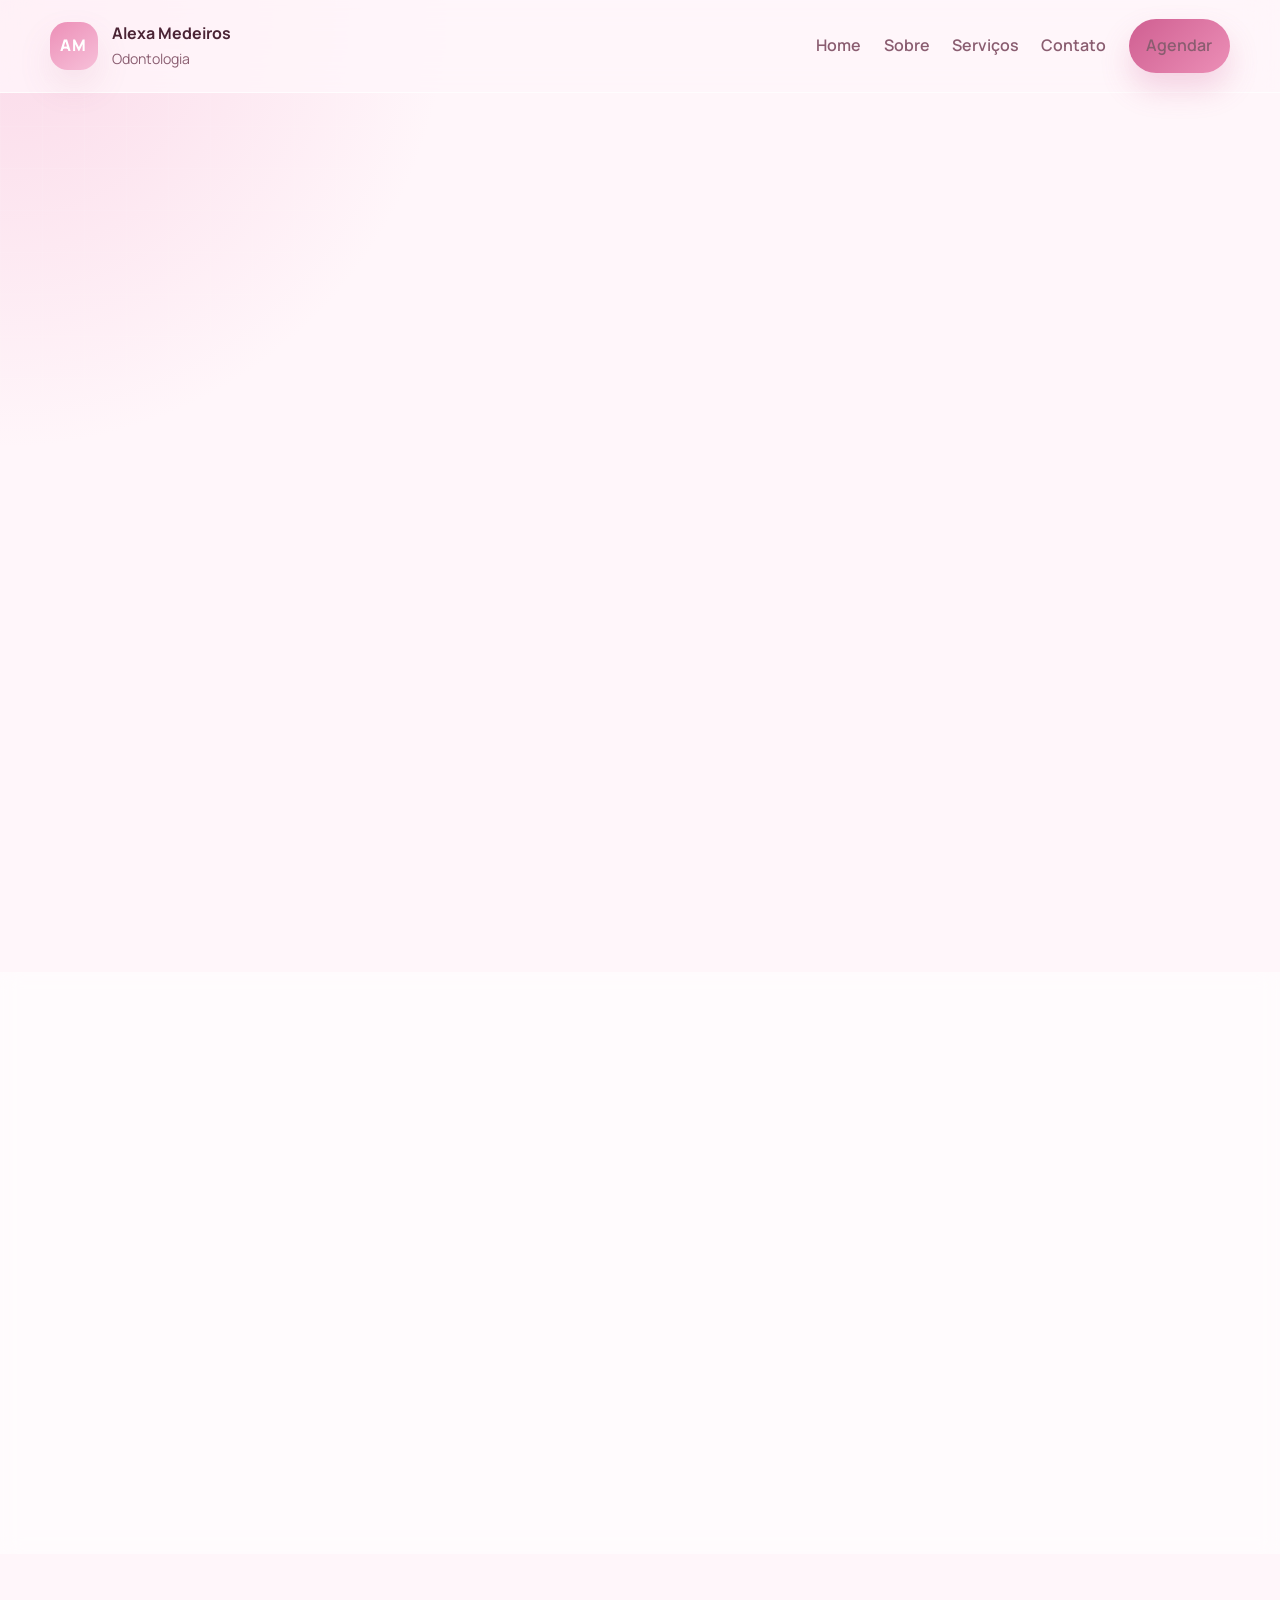
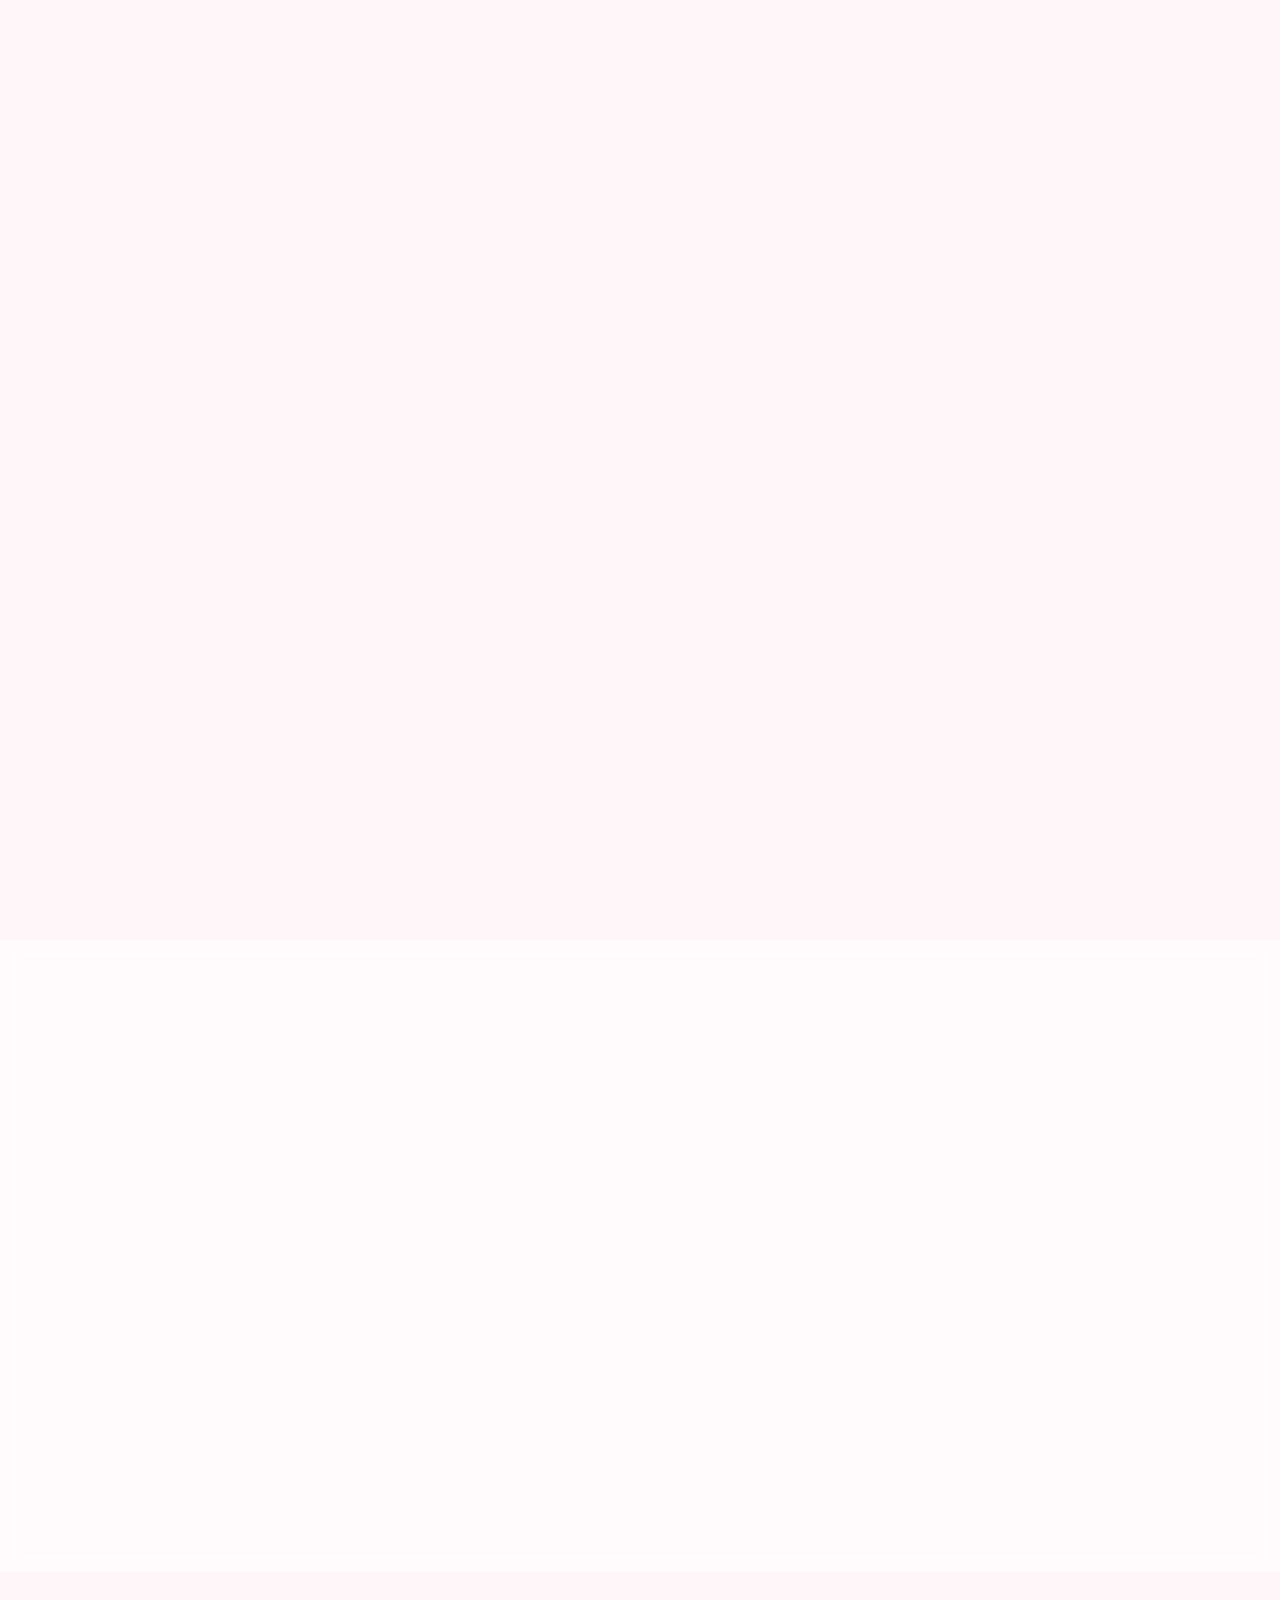
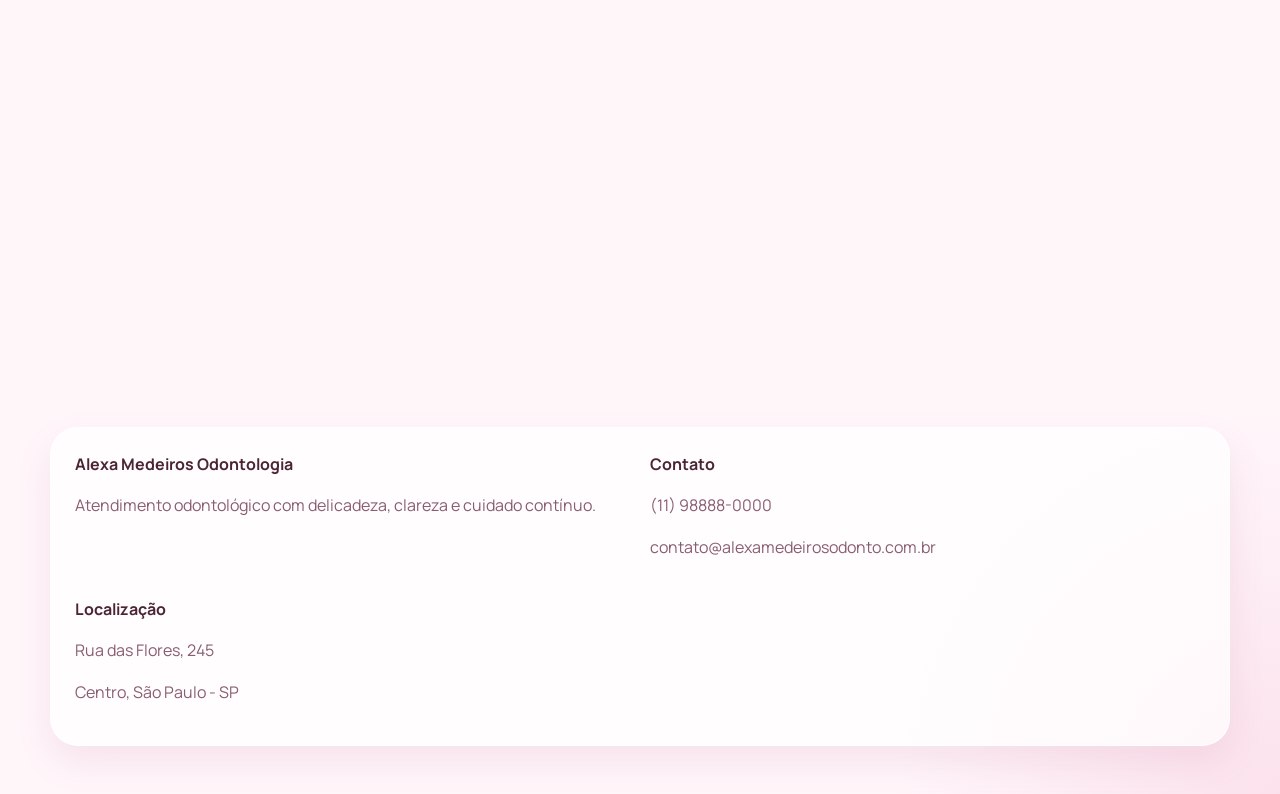
==== index.html @ 7b16f64d "Update index.html" ====
﻿<!DOCTYPE html>
<html lang="pt-BR">
<head>
  <meta charset="UTF-8">
  <meta name="viewport" content="width=device-width, initial-scale=1.0">
  <meta name="description" content="Alexa Medeiros Odontologia com atendimento humanizado, estrutura acolhedora e soluções modernas para o seu sorriso.">
  <title>Alexa Medeiros Odontologia</title>
  <link rel="preconnect" href="https://fonts.googleapis.com">
  <link rel="preconnect" href="https://fonts.gstatic.com" crossorigin>
  <link href="https://fonts.googleapis.com/css2?family=Manrope:wght@400;500;600;700;800&family=Prata&display=swap" rel="stylesheet">
 <link rel="stylesheet" href="css/style.css">
</head>
<body data-page="home">
  <header class="site-header">
    <div class="container nav-shell">
      <a class="brand" href="index.html" aria-label="Alexa Medeiros Odontologia">
        <span class="brand-mark">AM</span>
        <span class="brand-text">
          <strong>Alexa Medeiros</strong>
          <span>Odontologia</span>
        </span>
      </a>
      <button class="nav-toggle" type="button" aria-expanded="false" aria-controls="site-nav" aria-label="Abrir menu">
        <span></span>
        <span></span>
      </button>
      <nav class="site-nav" id="site-nav" aria-label="Principal">
        <a href="index.html" data-nav="home">Home</a>
        <a href="sobre.html" data-nav="sobre">Sobre</a>
        <a href="servicos.html" data-nav="servicos">Serviços</a>
        <a href="contato.html" data-nav="contato">Contato</a>
        <a href="agendamento.html" data-nav="agendamento" class="button button--nav">Agendar</a>
      </nav>
    </div>
  </header>

  <main>
    <section class="hero section">
      <div class="container hero-grid">
        <div class="hero-copy reveal">
          <p class="eyebrow">Alexa Medeiros Odontologia</p>
          <h1>Sorrisos bem cuidados com técnica, leveza e acolhimento.</h1>
          <p class="lead">Atendimento odontológico com foco em prevenção, estética e conforto para que cada consulta seja tranquila do início ao fim.</p>
          <div class="hero-actions">
            <a class="button" href="agendamento.html">Agendar consulta</a>
            <a class="button button--ghost" href="servicos.html">Conhecer serviços</a>
          </div>
          <ul class="hero-points">
            <li>Atendimento humanizado</li>
            <li>Ambiente moderno e acolhedor</li>
            <li>Planejamento individualizado</li>
          </ul>
        </div>
        <div class="hero-visual reveal reveal-delay">
          <div class="hero-card">
            <div class="image-frame image-frame--hero">
              <img src="images/alexiaparede.jpeg" alt="Ilustração representando atendimento odontológico acolhedor.">
            </div>
            <div class="hero-badge">
              <strong>Experiência gentil</strong>
              <span>Cuidado pensado para adolescentes, adultos e famílias.</span>
            </div>
          </div>
        </div>
      </div>
    </section>

    <section class="section section-soft">
      <div class="container">
        <div class="section-heading reveal">
          <p class="eyebrow">Boas-vindas</p>
          <h2>Um consultório criado para transmitir confiança e serenidade.</h2>
        </div>
        <div class="feature-grid">
          <article class="feature-card reveal">
            <h3>Escuta atenta</h3>
            <p>Cada plano de cuidado começa entendendo sua rotina, suas queixas e seus objetivos.</p>
          </article>
          <article class="feature-card reveal">
            <h3>Prevenção inteligente</h3>
            <p>Protocolos preventivos ajudam a manter a saúde bucal com mais segurança ao longo do tempo.</p>
          </article>
          <article class="feature-card reveal">
            <h3>Estética equilibrada</h3>
            <p>Soluções que valorizam o sorriso sem abrir mão de naturalidade, funcionalidade e conforto.</p>
          </article>
        </div>
      </div>
    </section>

    <section class="section">
      <div class="container split-layout">
        <div class="reveal">
          <p class="eyebrow">Sobre a profissional</p>
          <h2>Alexa Medeiros une atualização constante e cuidado próximo em cada atendimento.</h2>
          <p>A proposta da clínica é oferecer uma jornada clara, acolhedora e organizada, com linguagem acessível e foco no bem-estar do paciente em todas as etapas.</p>
          <a class="text-link" href="sobre.html">Ver biografia completa</a>
        </div>
        <div class="portrait-panel reveal reveal-delay">
          <div class="image-frame image-frame--portrait">
            <img src="images/dra.png" alt="Espaço reservado para foto profissional da dentista Alexa Medeiros.">
          </div>
          <div class="portrait-note">
            <strong>Pronto para foto real</strong>
            <span>O enquadramento, fundo neutro, sombra e bordas já estão ajustados para imagens com fundo branco.</span>
          </div>
        </div>
      </div>
    </section>

    <section class="section section-soft">
      <div class="container">
        <div class="section-heading reveal">
          <p class="eyebrow">Galeria</p>
          <h2>Ambientes e detalhes com visual leve e profissional.</h2>
        </div>
        <div class="gallery-grid">
          <figure class="gallery-card reveal"><img src="images/galeria-consultorio.svg" alt="Visual ilustrativo de consultório odontológico clean."></figure>
          <figure class="gallery-card reveal"><img src="images/galeria-atendimento.svg" alt="Visual ilustrativo de atendimento odontológico humanizado."></figure>
          <figure class="gallery-card reveal"><img src="images/galeria-equipamentos.svg" alt="Visual ilustrativo de equipamentos odontológicos modernos."></figure>
        </div>
      </div>
    </section>

    <section class="section">
      <div class="container cta-band reveal">
        <div>
          <p class="eyebrow">Pronto para cuidar do seu sorriso?</p>
          <h2>Agende sua avaliação e receba um atendimento acolhedor desde o primeiro contato.</h2>
        </div>
        <a class="button" href="agendamento.html">Quero agendar</a>
      </div>
    </section>
  </main>

  <footer class="site-footer">
    <div class="container footer-grid">
      <div>
        <strong>Alexa Medeiros Odontologia</strong>
        <p>Atendimento odontológico com delicadeza, clareza e cuidado contínuo.</p>
      </div>
      <div>
        <strong>Contato</strong>
        <p>(11) 98888-0000</p>
        <p>contato@alexamedeirosodonto.com.br</p>
      </div>
      <div>
        <strong>Localização</strong>
        <p>Rua das Flores, 245</p>
        <p>Centro, São Paulo - SP</p>
      </div>
    </div>
  </footer>

  <script src="js/site-config.js"></script>
  <script src="js/script.js"></script>
</body>
</html>
---- css/style.css ----
:root {
  --bg: #fff6fa;
  --surface: #ffffff;
  --surface-soft: #fff0f6;
  --text: #4b2435;
  --muted: #8a5d70;
  --line: rgba(75, 36, 53, 0.12);
  --primary: #ec8fb7;
  --primary-deep: #cf5f91;
  --accent: #f7c0d9;
  --shadow: 0 24px 60px rgba(181, 91, 132, 0.16);
  --shadow-soft: 0 16px 35px rgba(181, 91, 132, 0.12);
  --radius: 28px;
  --container: 1180px;
  --header-height: 92px;
}

* { box-sizing: border-box; }
html { scroll-behavior: smooth; }
body {
  margin: 0;
  min-width: 320px;
  font-family: "Manrope", sans-serif;
  color: var(--text);
  background:
    radial-gradient(circle at top left, rgba(247, 192, 217, 0.55), transparent 28rem),
    radial-gradient(circle at bottom right, rgba(236, 143, 183, 0.2), transparent 24rem),
    var(--bg);
  line-height: 1.6;
}
body::before {
  content: "";
  position: fixed;
  inset: 0;
  background-image: linear-gradient(rgba(255, 255, 255, 0.25) 1px, transparent 1px), linear-gradient(90deg, rgba(255, 255, 255, 0.25) 1px, transparent 1px);
  background-size: 42px 42px;
  opacity: 0.3;
  pointer-events: none;
  z-index: -1;
}
img { max-width: 100%; display: block; }
a { color: inherit; text-decoration: none; }
button, input, select, textarea { font: inherit; }
.container { width: min(calc(100% - 2rem), var(--container)); margin: 0 auto; }
.section { padding: 4.5rem 0; }
.section-soft { background: rgba(255, 255, 255, 0.56); backdrop-filter: blur(10px); }
.page-main { padding-top: var(--header-height); }
.site-header {
  position: sticky; top: 0; z-index: 20;
  background: rgba(255, 246, 250, 0.82); backdrop-filter: blur(18px);
  border-bottom: 1px solid rgba(255, 255, 255, 0.7);
}
.nav-shell { min-height: var(--header-height); display: flex; align-items: center; justify-content: space-between; gap: 1rem; }
.brand { display: inline-flex; align-items: center; gap: 0.9rem; min-width: 0; }
.brand-mark {
  width: 3rem; height: 3rem; display: grid; place-items: center; border-radius: 1.1rem;
  background: linear-gradient(145deg, var(--primary), var(--accent)); color: #fff; font-weight: 800; letter-spacing: 0.08em;
  box-shadow: var(--shadow-soft);
}
.brand-text { display: grid; gap: 0.1rem; font-size: 0.88rem; color: var(--muted); }
.brand-text strong { font-size: 1rem; color: var(--text); }
.site-nav {
  position: fixed; top: calc(var(--header-height) - 0.2rem); left: 1rem; right: 1rem; display: grid; gap: 0.75rem;
  padding: 1rem; border-radius: 1.4rem; background: rgba(255, 255, 255, 0.95); border: 1px solid rgba(255, 255, 255, 0.8);
  box-shadow: var(--shadow-soft); opacity: 0; transform: translateY(-10px); pointer-events: none;
  transition: opacity 0.25s ease, transform 0.25s ease;
}
.site-nav a { color: var(--muted); font-weight: 600; transition: color 0.25s ease, transform 0.25s ease; }
.site-nav a:hover, .site-nav a.active { color: var(--primary-deep); }
.site-nav a:not(.button--nav):hover { transform: translateX(4px); }
.site-nav.is-open { opacity: 1; transform: translateY(0); pointer-events: auto; }
.nav-toggle {
  width: 3rem; height: 3rem; display: inline-flex; flex-direction: column; justify-content: center; gap: 0.35rem;
  border: 0; border-radius: 1rem; background: var(--surface); box-shadow: var(--shadow-soft); cursor: pointer;
}
.nav-toggle span { width: 1.2rem; height: 2px; margin: 0 auto; background: var(--text); border-radius: 999px; transition: transform 0.25s ease, opacity 0.25s ease; }
.nav-toggle.is-open span:first-child { transform: translateY(3px) rotate(45deg); }
.nav-toggle.is-open span:last-child { transform: translateY(-4px) rotate(-45deg); }
.eyebrow { margin: 0 0 0.75rem; color: var(--primary-deep); text-transform: uppercase; letter-spacing: 0.16em; font-size: 0.78rem; font-weight: 800; }
h1, h2, h3 { margin: 0; line-height: 1.12; }
h1, h2 { font-family: "Prata", serif; font-weight: 400; }
h1 { font-size: clamp(2.4rem, 7vw, 4.9rem); }
h2 { font-size: clamp(1.9rem, 5vw, 3rem); }
h3 { font-size: 1.2rem; }
p, li { color: var(--muted); }
.lead { font-size: 1.06rem; max-width: 58ch; }
.hero { padding-top: calc(var(--header-height) + 2rem); }
.hero-grid, .split-layout, .contact-layout, .booking-layout, .page-hero__grid { display: grid; gap: 2rem; }
.hero-actions { display: flex; flex-wrap: wrap; gap: 0.9rem; margin: 2rem 0 1.5rem; }
.button {
  display: inline-flex; align-items: center; justify-content: center; gap: 0.5rem; min-height: 3.25rem; padding: 0.9rem 1.4rem;
  border: 0; border-radius: 999px; background: linear-gradient(135deg, var(--primary-deep), var(--primary)); color: #fff;
  font-weight: 700; box-shadow: 0 16px 30px rgba(207, 95, 145, 0.24); cursor: pointer;
  transition: transform 0.25s ease, box-shadow 0.25s ease, filter 0.25s ease;
}
.button:hover { transform: translateY(-2px); box-shadow: 0 18px 34px rgba(207, 95, 145, 0.3); filter: saturate(1.06); }
.button:disabled { opacity: 0.7; cursor: wait; transform: none; }
.button--ghost { background: transparent; color: var(--primary-deep); border: 1px solid rgba(207, 95, 145, 0.2); box-shadow: none; }
.button--nav { min-height: 2.75rem; padding-inline: 1.1rem; }
.button--whatsapp { width: 100%; }
.hero-points, .check-list { padding: 0; margin: 0; list-style: none; display: grid; gap: 0.7rem; }
.hero-points li, .check-list li { position: relative; padding-left: 1.5rem; }
.hero-points li::before, .check-list li::before {
  content: ""; position: absolute; left: 0; top: 0.58rem; width: 0.55rem; height: 0.55rem; border-radius: 999px;
  background: linear-gradient(135deg, var(--primary), var(--accent)); box-shadow: 0 0 0 6px rgba(236, 143, 183, 0.16);
}
.hero-card, .portrait-panel, .form-card, .feature-card, .service-card, .info-card, .timeline-card, .cta-band {
  background: rgba(255, 255, 255, 0.9); border: 1px solid rgba(255, 255, 255, 0.85); border-radius: var(--radius); box-shadow: var(--shadow);
}
.hero-card, .portrait-panel { padding: 1rem; }
.image-frame {
  position: relative; overflow: hidden; border-radius: 22px;
  background: radial-gradient(circle at top, rgba(255, 255, 255, 0.95), rgba(247, 221, 232, 0.9)), #fdf2f7;
  box-shadow: inset 0 0 0 1px rgba(255, 255, 255, 0.9), 0 26px 44px rgba(181, 91, 132, 0.14);
}
.image-frame img { width: 100%; height: 100%; object-fit: cover; }
.image-frame--hero { aspect-ratio: 4 / 4.2; }
.image-frame--portrait { aspect-ratio: 4 / 4.8; }
.image-frame--large { max-width: 28rem; margin-inline: auto; }
.hero-badge, .portrait-note { margin-top: 1rem; padding: 1rem 1.1rem; border-radius: 1.2rem; background: var(--surface-soft); }
.hero-badge strong, .portrait-note strong, .contact-item strong, .footer-grid strong { display: block; margin-bottom: 0.2rem; color: var(--text); }
.section-heading { max-width: 48rem; margin-bottom: 2rem; }
.feature-grid, .services-grid, .gallery-grid, .info-columns, .timeline-grid, .footer-grid { display: grid; gap: 1.25rem; }
.feature-card, .service-card, .info-card, .timeline-card { padding: 1.5rem; transition: transform 0.28s ease, box-shadow 0.28s ease; }
.feature-card:hover, .service-card:hover, .timeline-card:hover, .gallery-card:hover { transform: translateY(-6px); box-shadow: 0 24px 45px rgba(181, 91, 132, 0.16); }
.service-card { min-height: 14.5rem; }
.text-link { display: inline-flex; margin-top: 1.2rem; color: var(--primary-deep); font-weight: 700; }
.gallery-grid { grid-template-columns: 1fr; }
.gallery-grid--dense { gap: 1rem; }
.gallery-card { overflow: hidden; margin: 0; border-radius: 1.8rem; box-shadow: var(--shadow-soft); transition: transform 0.32s ease, box-shadow 0.32s ease; }
.gallery-card img { width: 100%; aspect-ratio: 4 / 3; object-fit: cover; transition: transform 0.5s ease; }
.gallery-card:hover img { transform: scale(1.06); }
.cta-band { padding: 1.6rem; display: grid; gap: 1.2rem; align-items: center; }
.contact-list { display: grid; gap: 1rem; margin-top: 2rem; }
.contact-item { padding: 1rem 1.2rem; background: rgba(255, 255, 255, 0.72); border: 1px solid rgba(255, 255, 255, 0.82); border-radius: 1.2rem; }
.site-form { display: grid; gap: 1rem; }
.site-form label { display: grid; gap: 0.45rem; color: var(--text); font-weight: 700; }
.site-form input, .site-form select, .site-form textarea {
  width: 100%; padding: 0.95rem 1rem; border-radius: 1rem; border: 1px solid var(--line); background: rgba(255, 246, 250, 0.9);
  color: var(--text); outline: 0; transition: border-color 0.2s ease, box-shadow 0.2s ease, background 0.2s ease;
}
.site-form input:focus, .site-form select:focus, .site-form textarea:focus { border-color: var(--primary); box-shadow: 0 0 0 4px rgba(236, 143, 183, 0.16); background: #fff; }
.site-form textarea { resize: vertical; min-height: 7.5rem; }
.form-card { padding: 1.4rem; }
.form-feedback { min-height: 1.6rem; margin: 0; font-weight: 700; }
.form-feedback.is-success { color: #9e2f62; }
.form-feedback.is-error { color: #af4c4c; }
.timeline-card span {
  display: inline-grid; place-items: center; width: 2.5rem; height: 2.5rem; margin-bottom: 1rem; border-radius: 0.9rem;
  background: var(--surface-soft); color: var(--primary-deep); font-weight: 800;
}
.site-footer { padding: 2rem 0 3rem; }
.footer-grid { padding: 1.5rem; background: rgba(255, 255, 255, 0.72); border: 1px solid rgba(255, 255, 255, 0.75); border-radius: var(--radius); box-shadow: var(--shadow-soft); }
.reveal { opacity: 0; transform: translateY(28px); transition: opacity 0.7s ease, transform 0.7s ease; }
.reveal-delay { transition-delay: 0.12s; }
.reveal.is-visible { opacity: 1; transform: translateY(0); }
@media (min-width: 720px) {
  .feature-grid, .services-grid, .timeline-grid, .footer-grid { grid-template-columns: repeat(2, minmax(0, 1fr)); }
  .gallery-grid { grid-template-columns: repeat(2, minmax(0, 1fr)); }
  .cta-band { grid-template-columns: 1.8fr auto; }
  .info-columns { grid-template-columns: repeat(2, minmax(0, 1fr)); }
}
@media (min-width: 960px) {
  .section { padding: 5.5rem 0; }
  .nav-toggle { display: none; }
  .site-nav {
    position: static; display: flex; align-items: center; gap: 1.4rem; padding: 0; border: 0; box-shadow: none;
    background: transparent; opacity: 1; transform: none; pointer-events: auto;
  }
  .site-nav a:not(.button--nav) { position: relative; }
  .site-nav a:not(.button--nav)::after {
    content: ""; position: absolute; left: 0; bottom: -0.35rem; width: 100%; height: 2px; transform: scaleX(0); transform-origin: left;
    background: linear-gradient(90deg, var(--primary-deep), var(--accent)); transition: transform 0.25s ease;
  }
  .site-nav a:not(.button--nav):hover::after, .site-nav a.active:not(.button--nav)::after { transform: scaleX(1); }
  .hero-grid, .split-layout, .contact-layout, .booking-layout, .page-hero__grid { grid-template-columns: repeat(2, minmax(0, 1fr)); align-items: center; }
  .feature-grid { grid-template-columns: repeat(3, minmax(0, 1fr)); }
  .services-grid { grid-template-columns: repeat(3, minmax(0, 1fr)); }
  .gallery-grid { grid-template-columns: repeat(3, minmax(0, 1fr)); }
  .gallery-grid--dense { grid-template-columns: repeat(4, minmax(0, 1fr)); }
}
@media (prefers-reduced-motion: reduce) {
  html { scroll-behavior: auto; }
  *, *::before, *::after { animation: none !important; transition: none !important; }
  .reveal { opacity: 1; transform: none; }
}
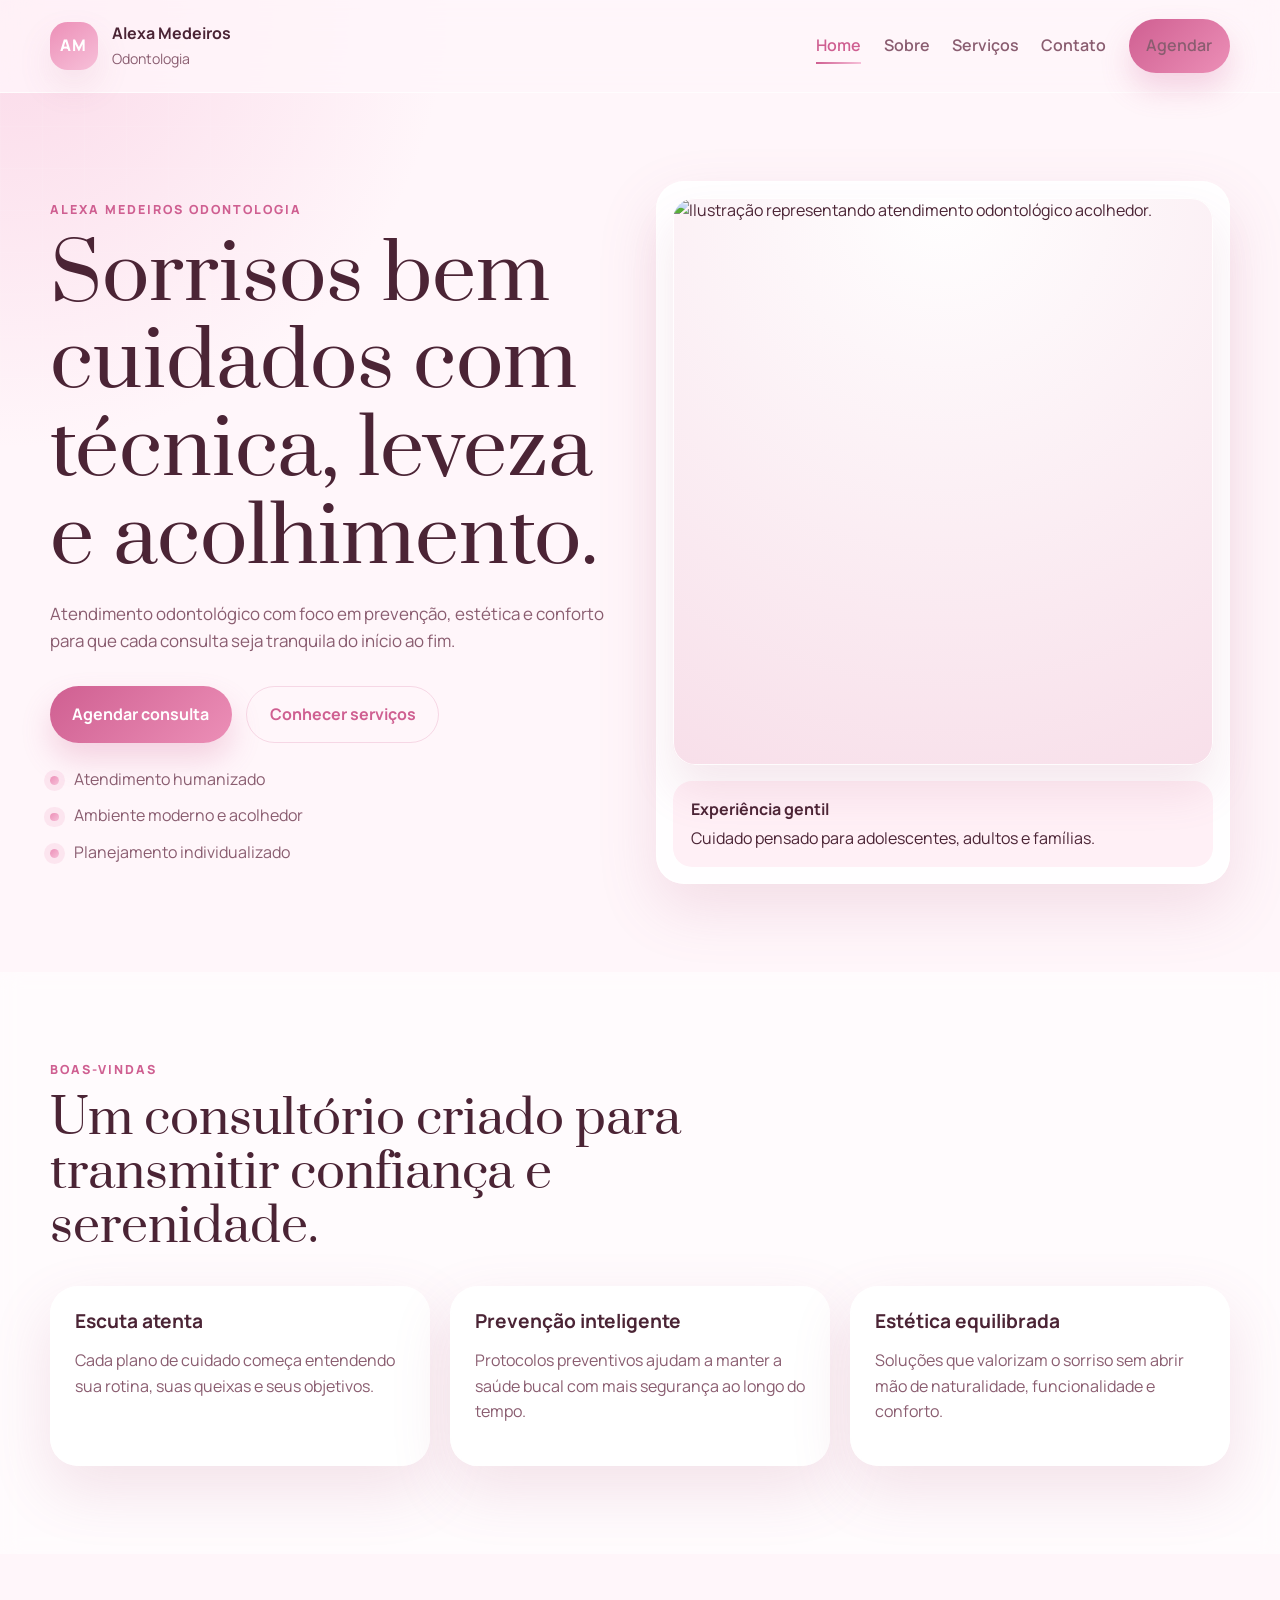
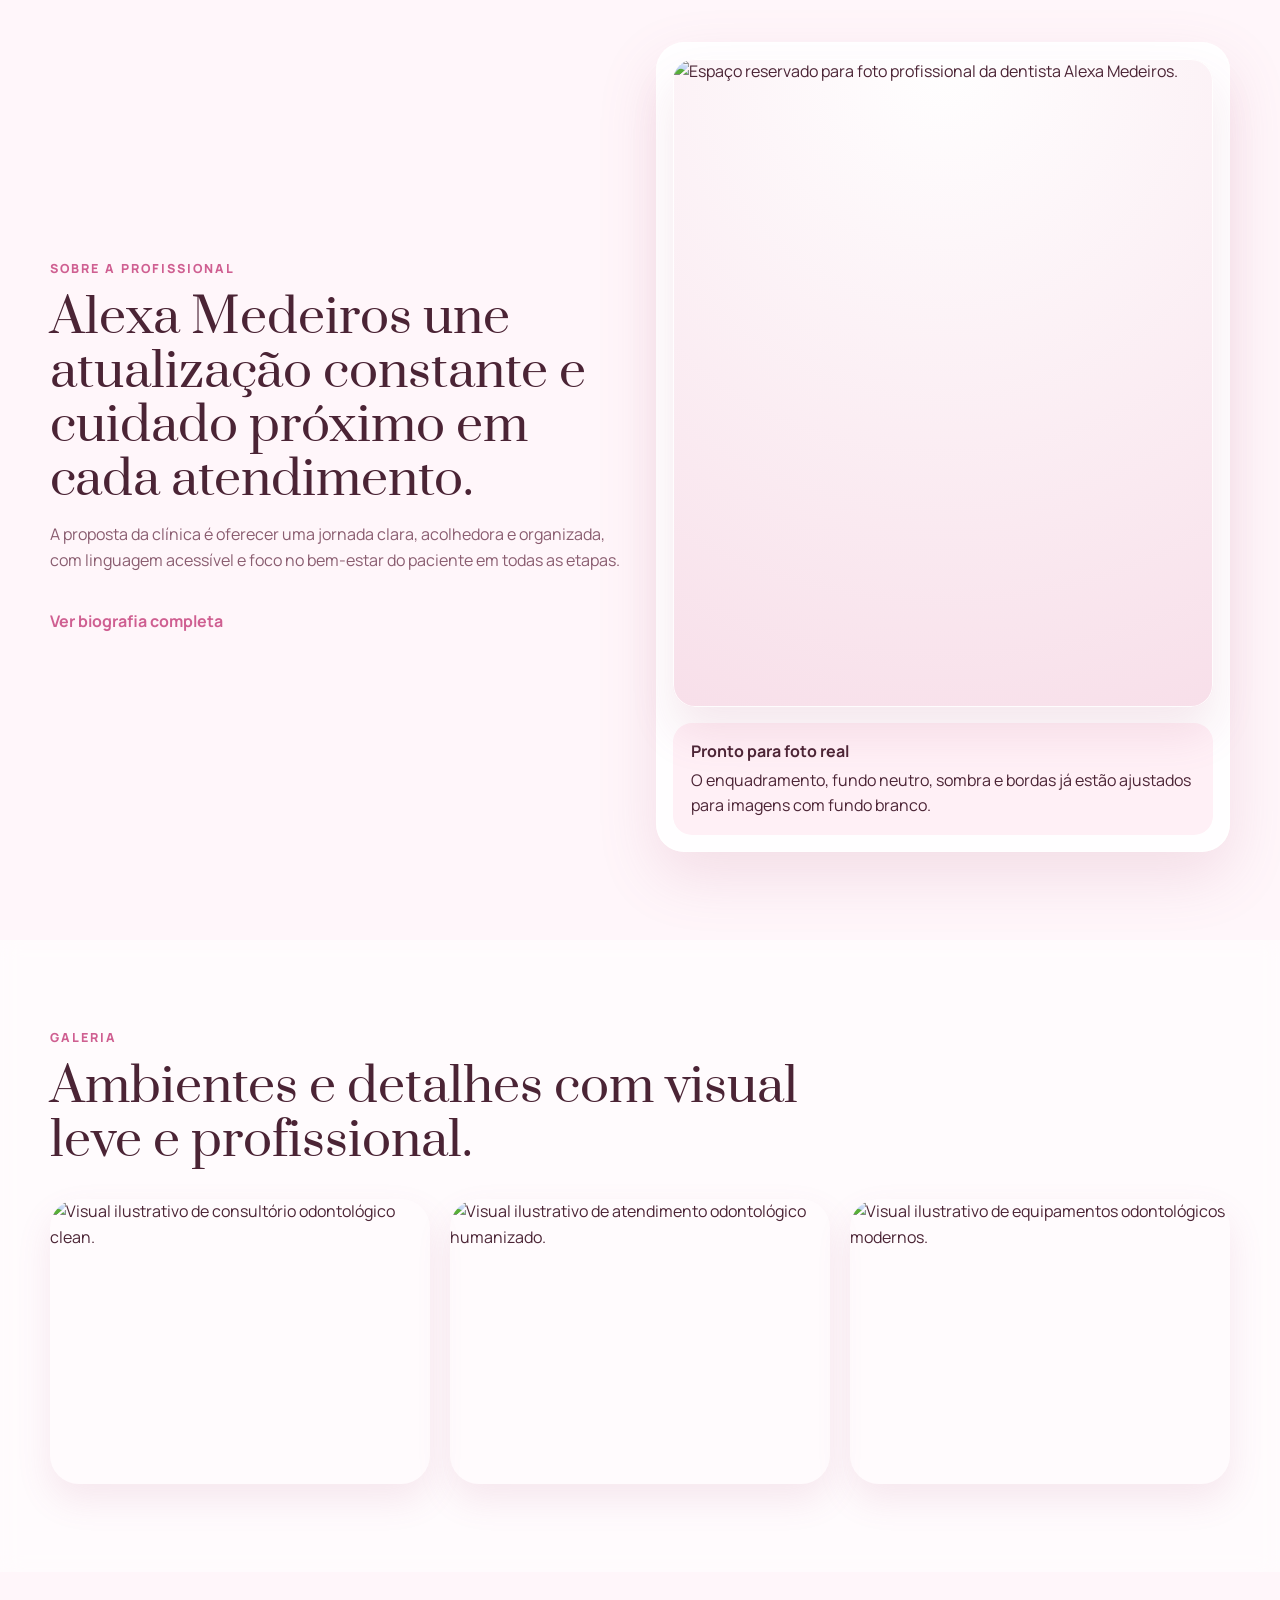
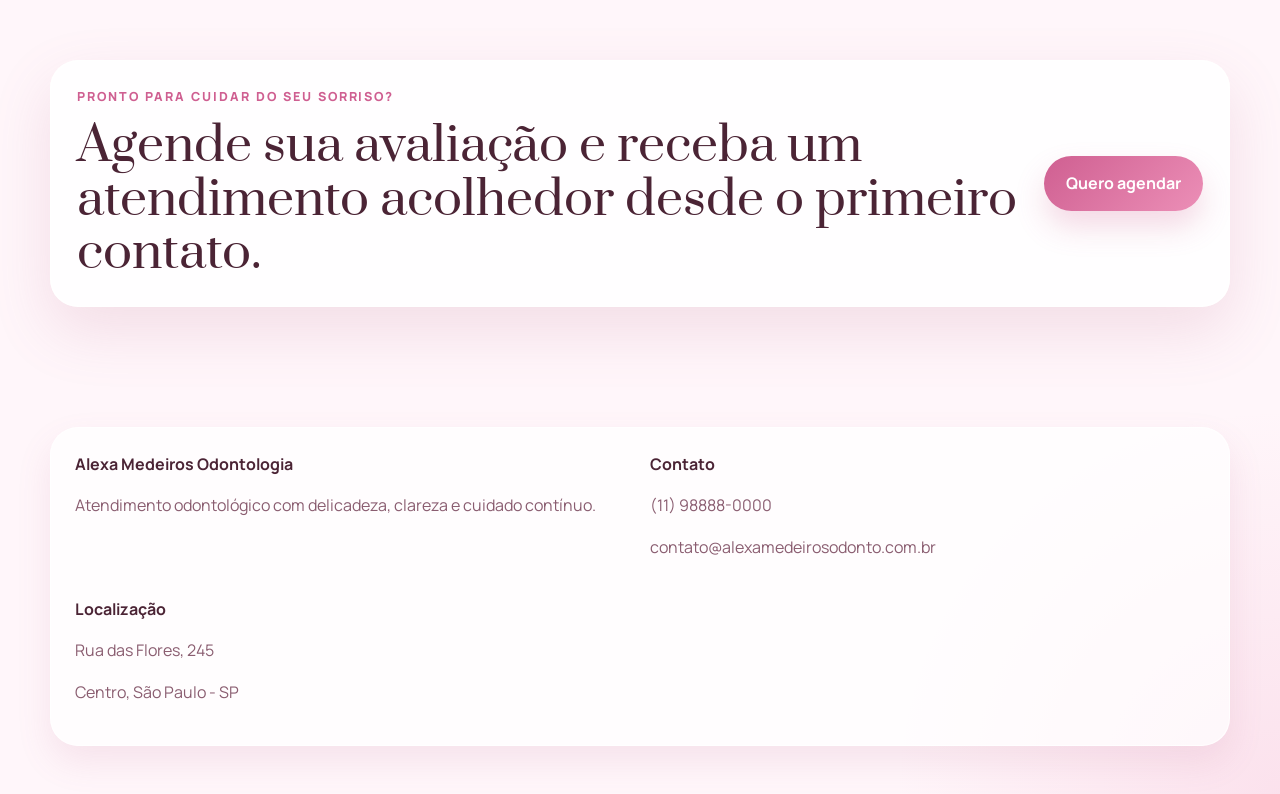
==== commit 9f8963bb: "Update index.html" ====
--- a/index.html
+++ b/index.html
@@ -152,7 +152,7 @@
     </div>
   </footer>
 
-  <script src="js/site-config.js"></script>
-  <script src="js/script.js"></script>
+<script src="script.js"></script>
+<script src="site-config.js"></script>
 </body>
 </html>
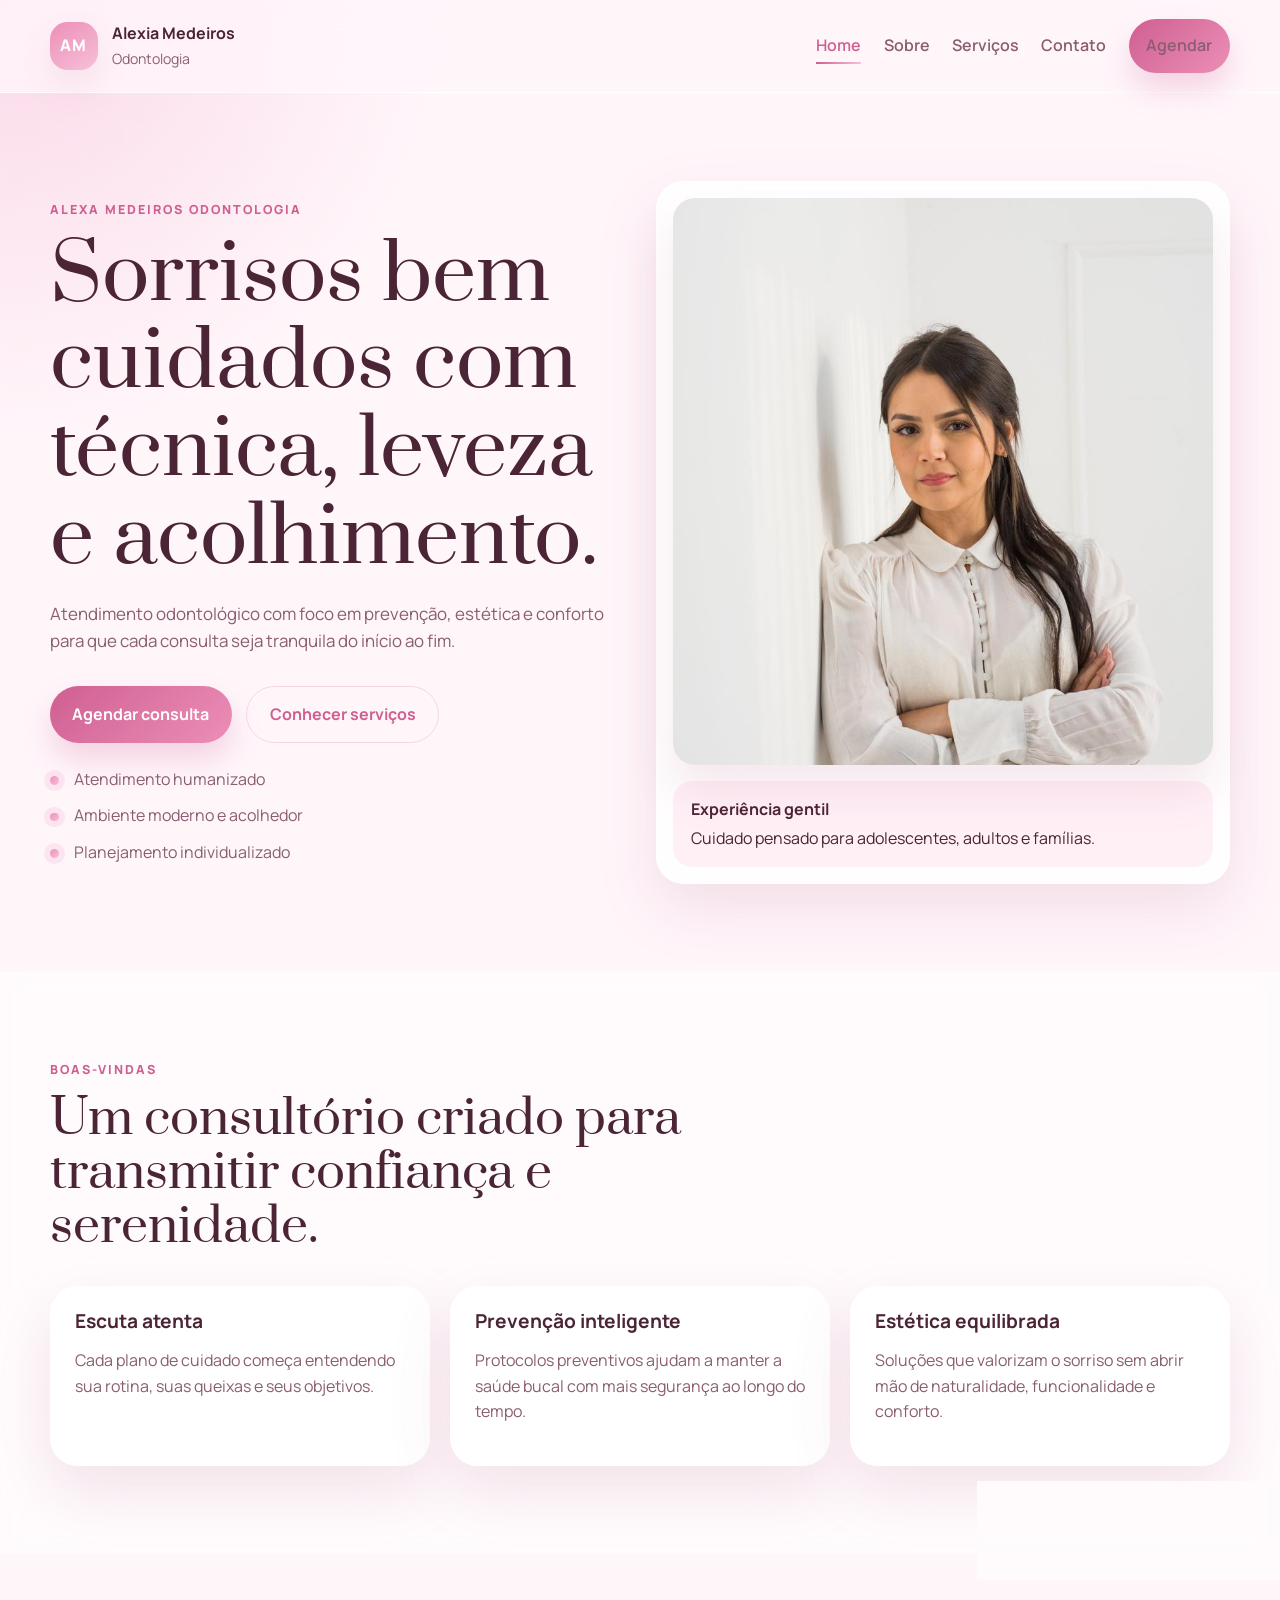
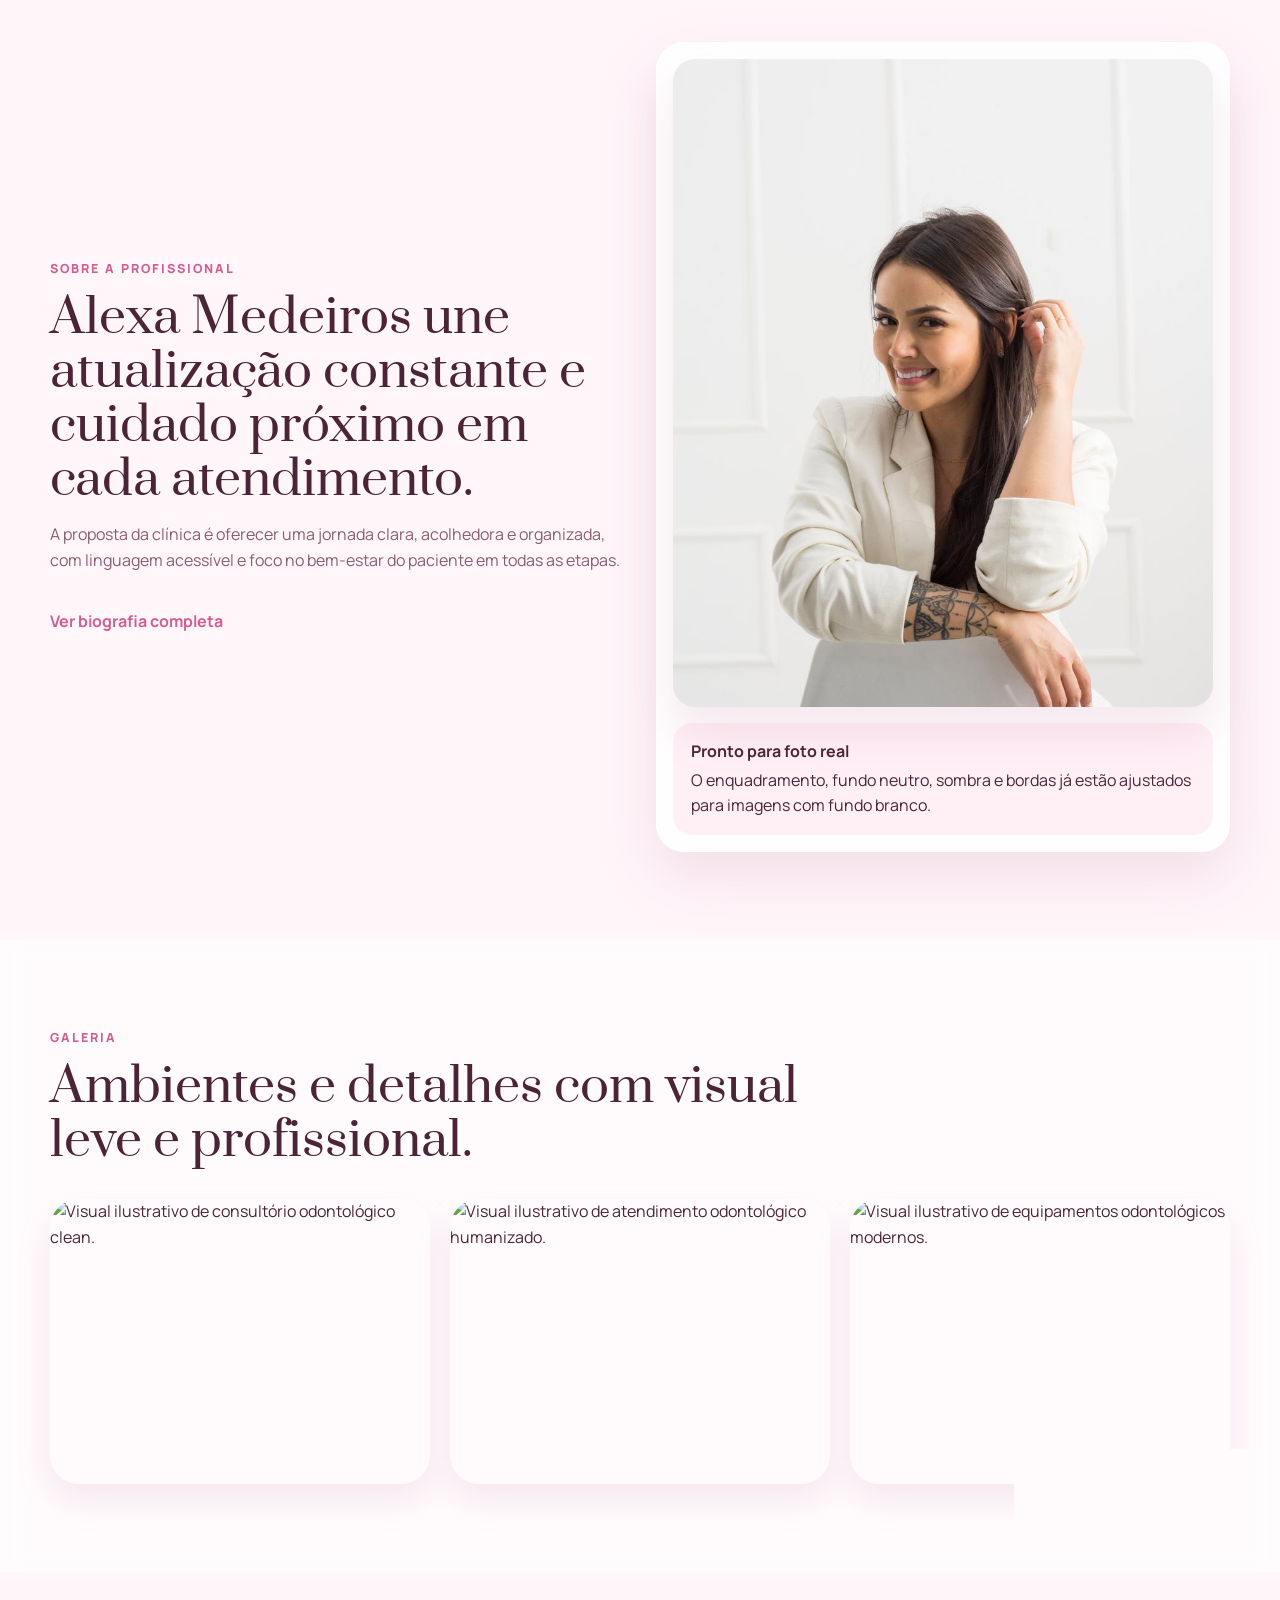
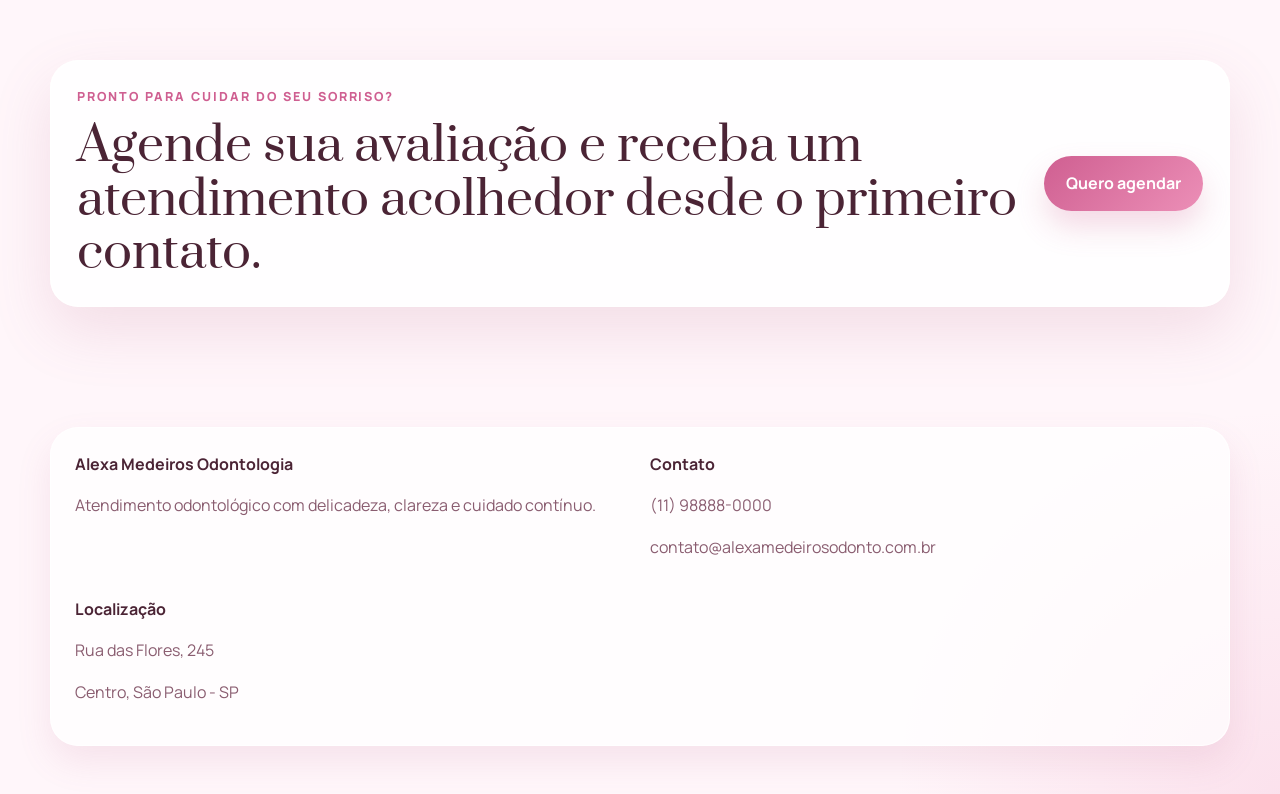
==== commit 3ff8d561: "Update index.html" ====
--- a/index.html
+++ b/index.html
@@ -4,7 +4,7 @@
   <meta charset="UTF-8">
   <meta name="viewport" content="width=device-width, initial-scale=1.0">
   <meta name="description" content="Alexa Medeiros Odontologia com atendimento humanizado, estrutura acolhedora e soluções modernas para o seu sorriso.">
-  <title>Alexa Medeiros Odontologia</title>
+  <title>Alexia Medeiros Odontologia</title>
   <link rel="preconnect" href="https://fonts.googleapis.com">
   <link rel="preconnect" href="https://fonts.gstatic.com" crossorigin>
   <link href="https://fonts.googleapis.com/css2?family=Manrope:wght@400;500;600;700;800&family=Prata&display=swap" rel="stylesheet">
@@ -16,7 +16,7 @@
       <a class="brand" href="index.html" aria-label="Alexa Medeiros Odontologia">
         <span class="brand-mark">AM</span>
         <span class="brand-text">
-          <strong>Alexa Medeiros</strong>
+          <strong>Alexia Medeiros</strong>
           <span>Odontologia</span>
         </span>
       </a>
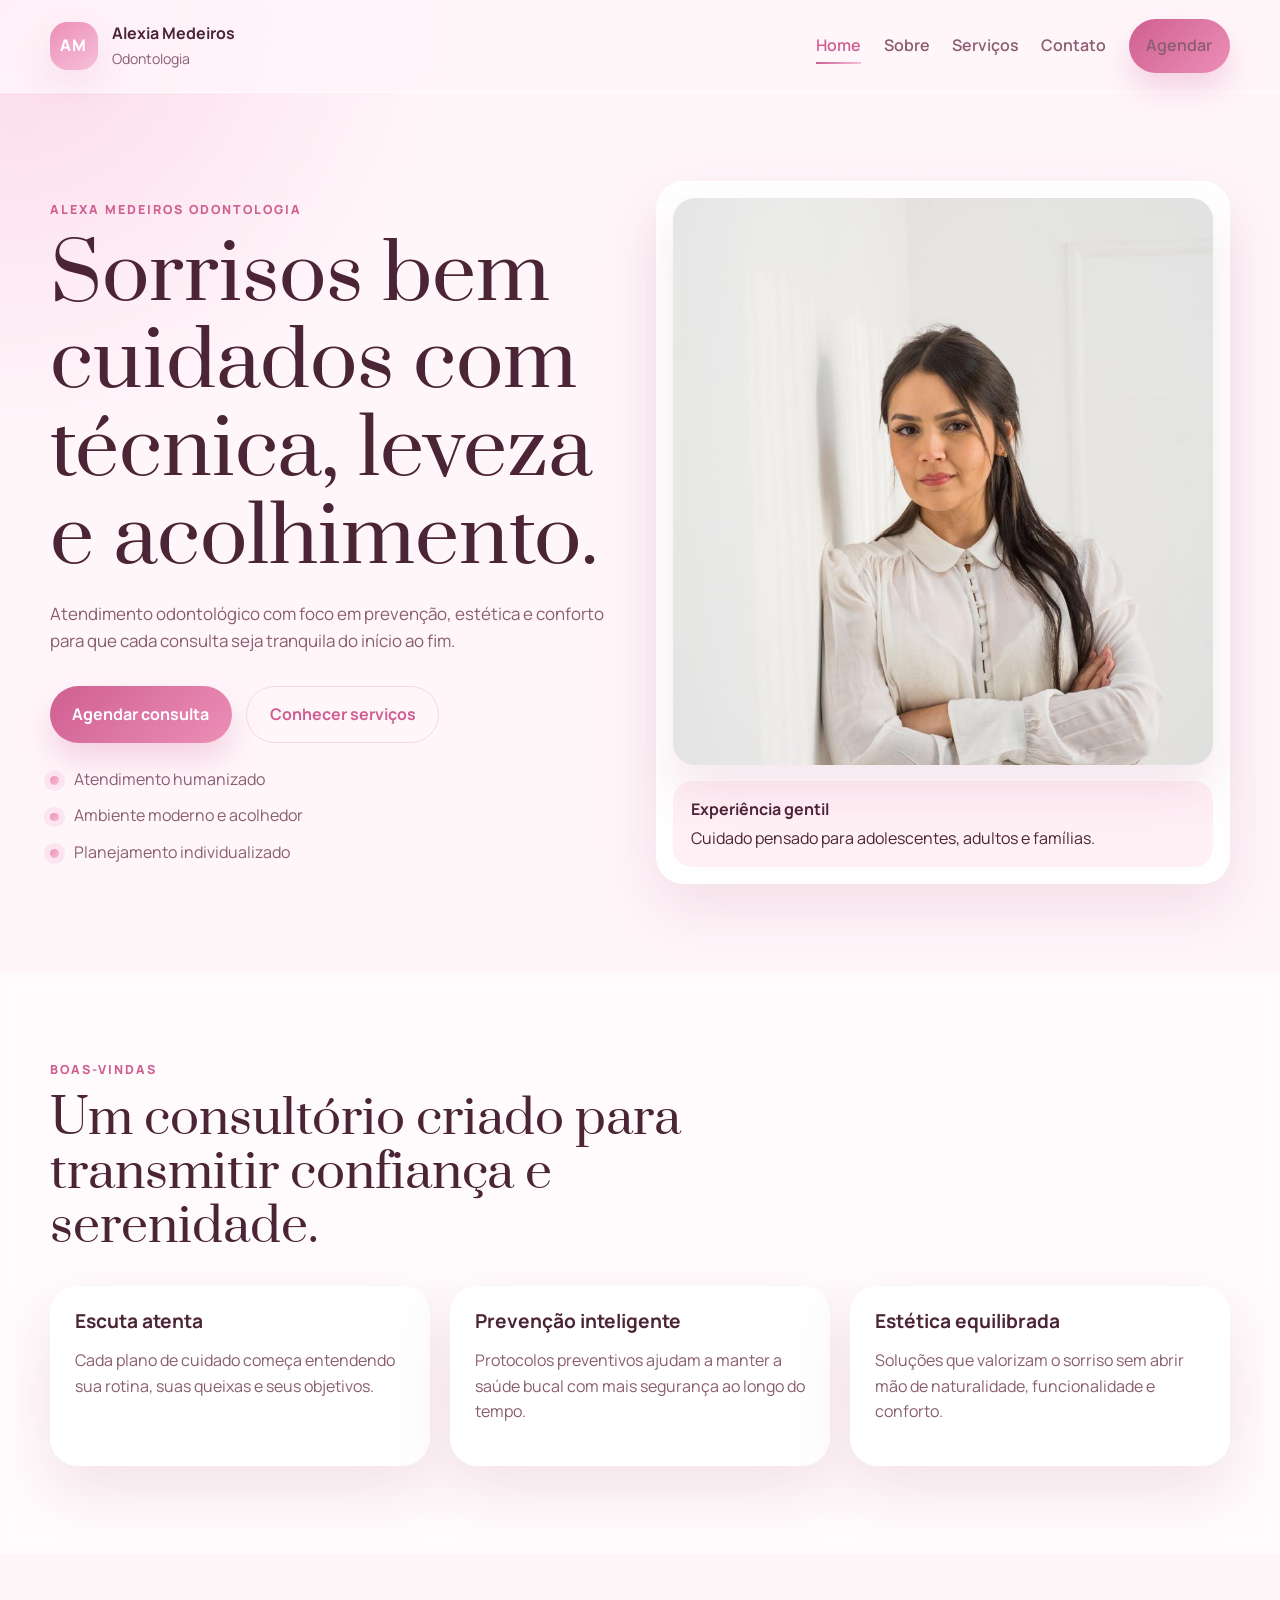
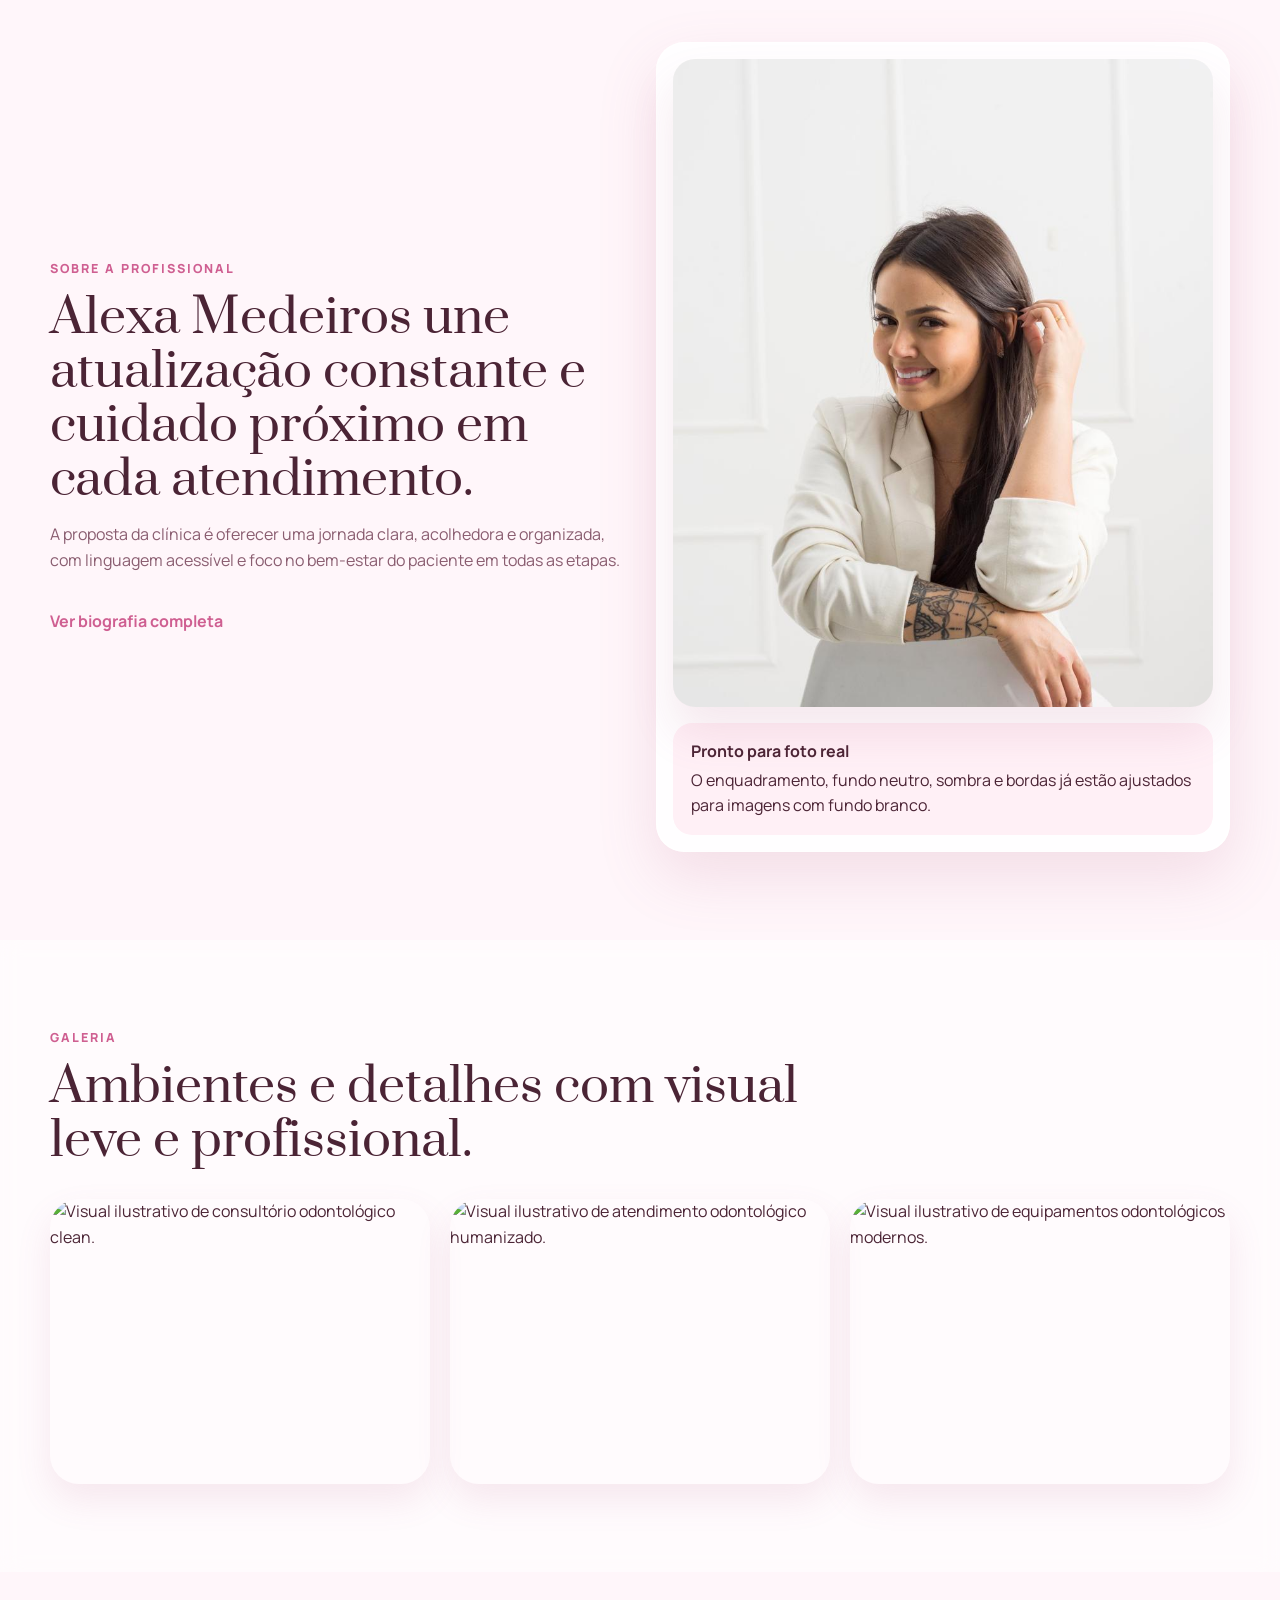
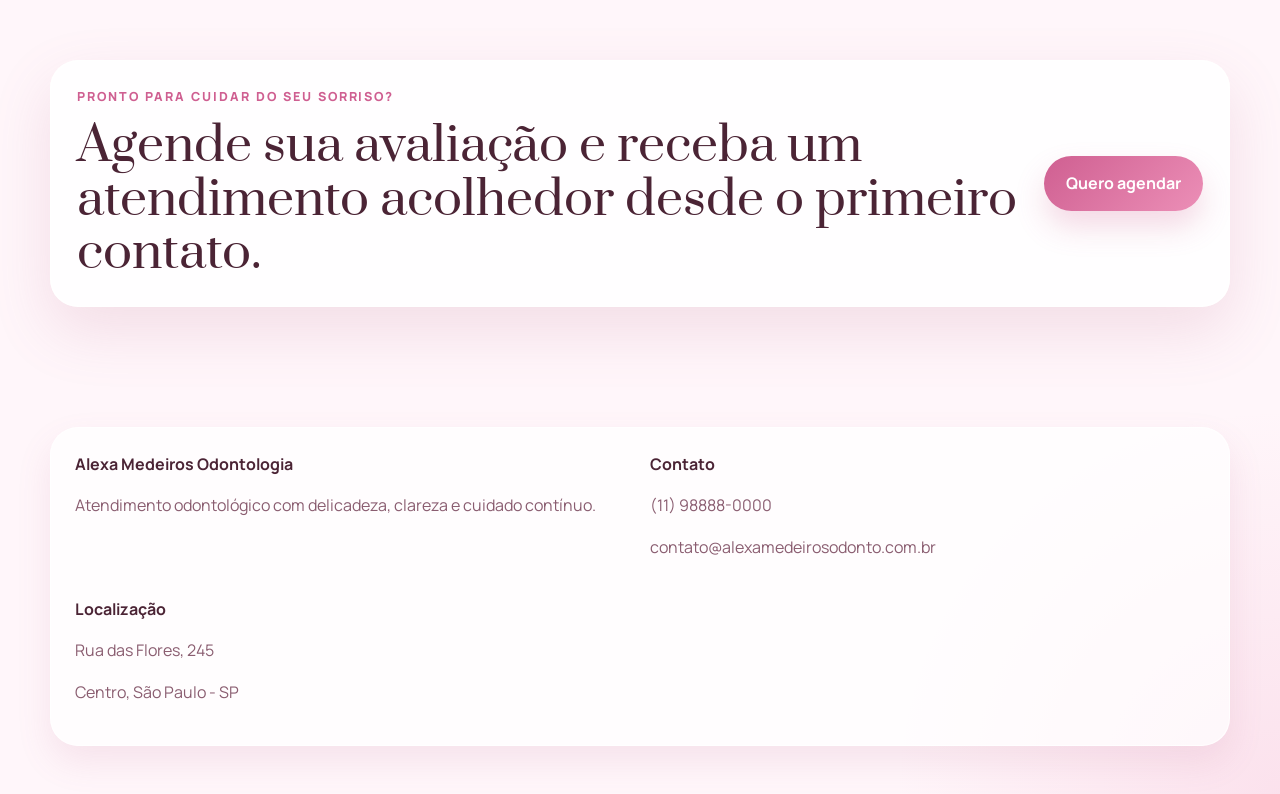
==== commit f1b3d27f: "Update index.html" ====
--- a/index.html
+++ b/index.html
@@ -152,7 +152,7 @@
     </div>
   </footer>
 
+<script src="site-config.js"></script>
 <script src="script.js"></script>
-<script src="site-config.js"></script>
 </body>
 </html>
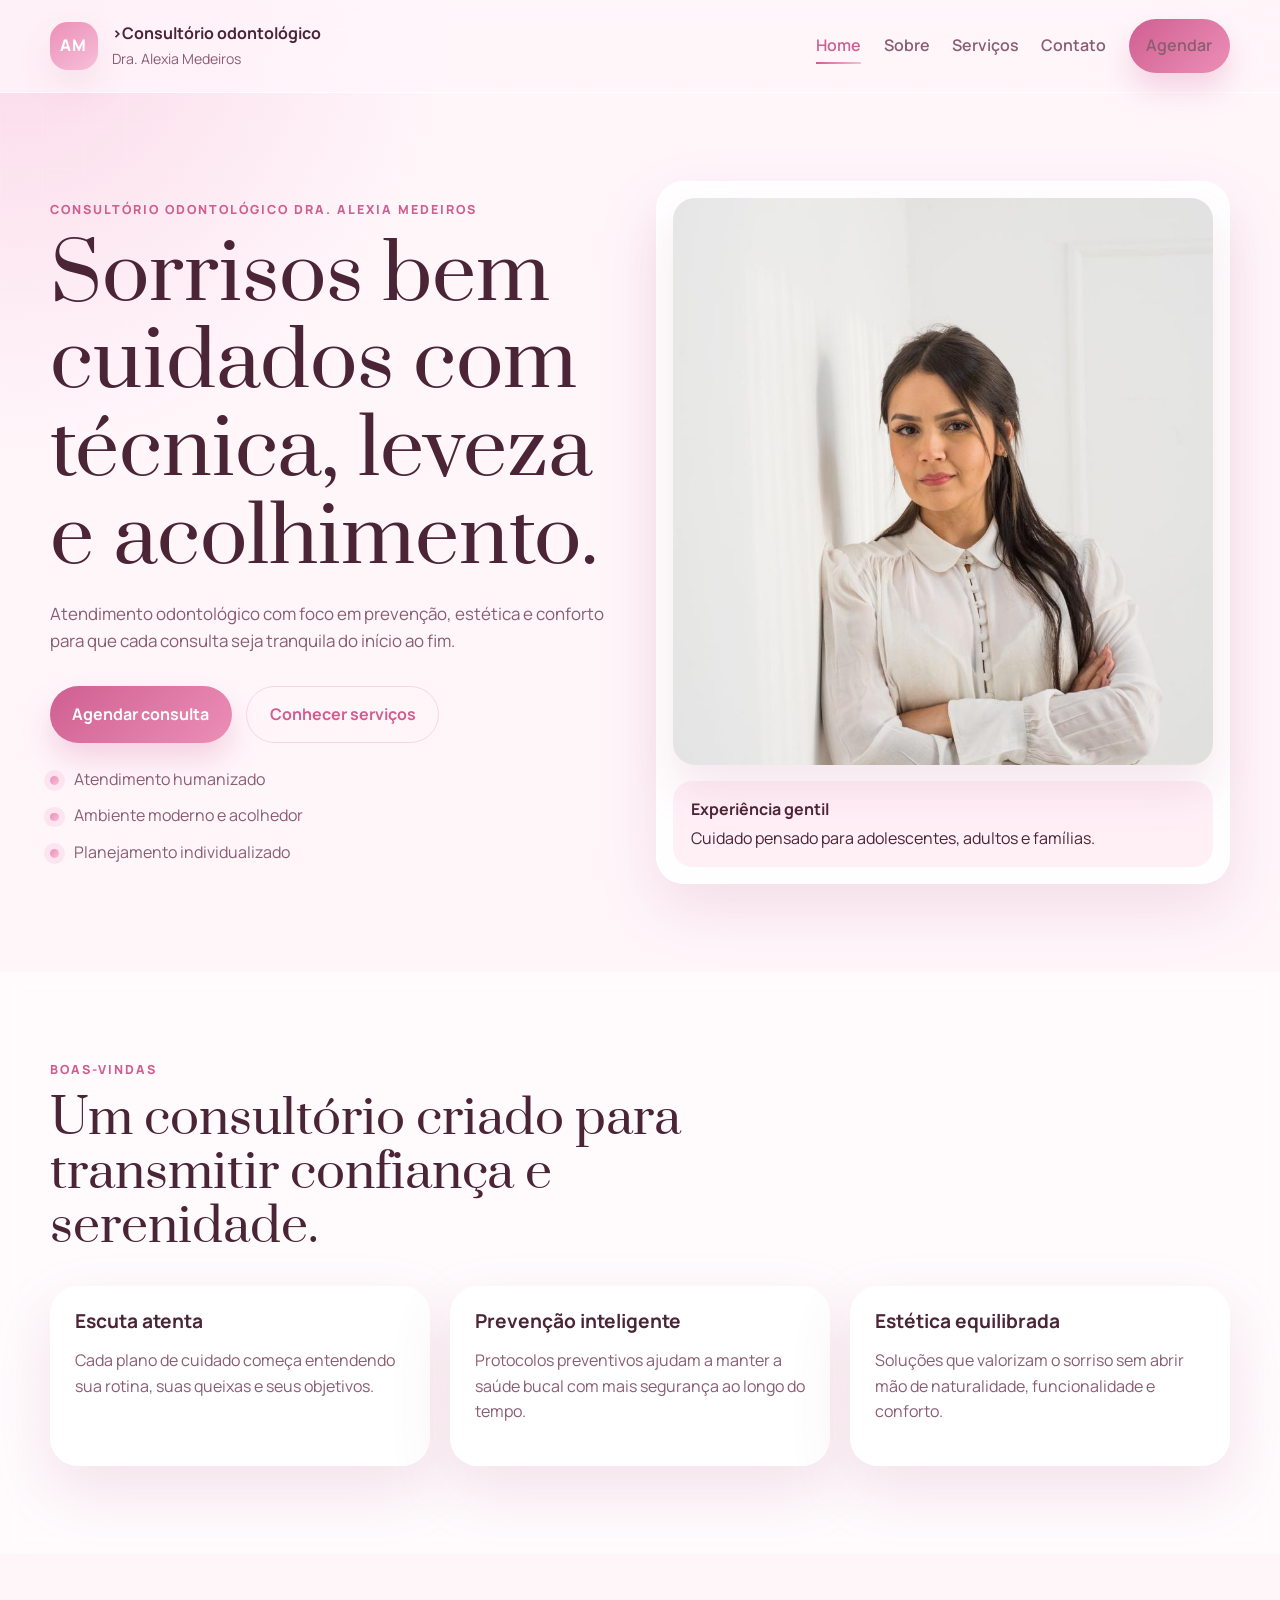
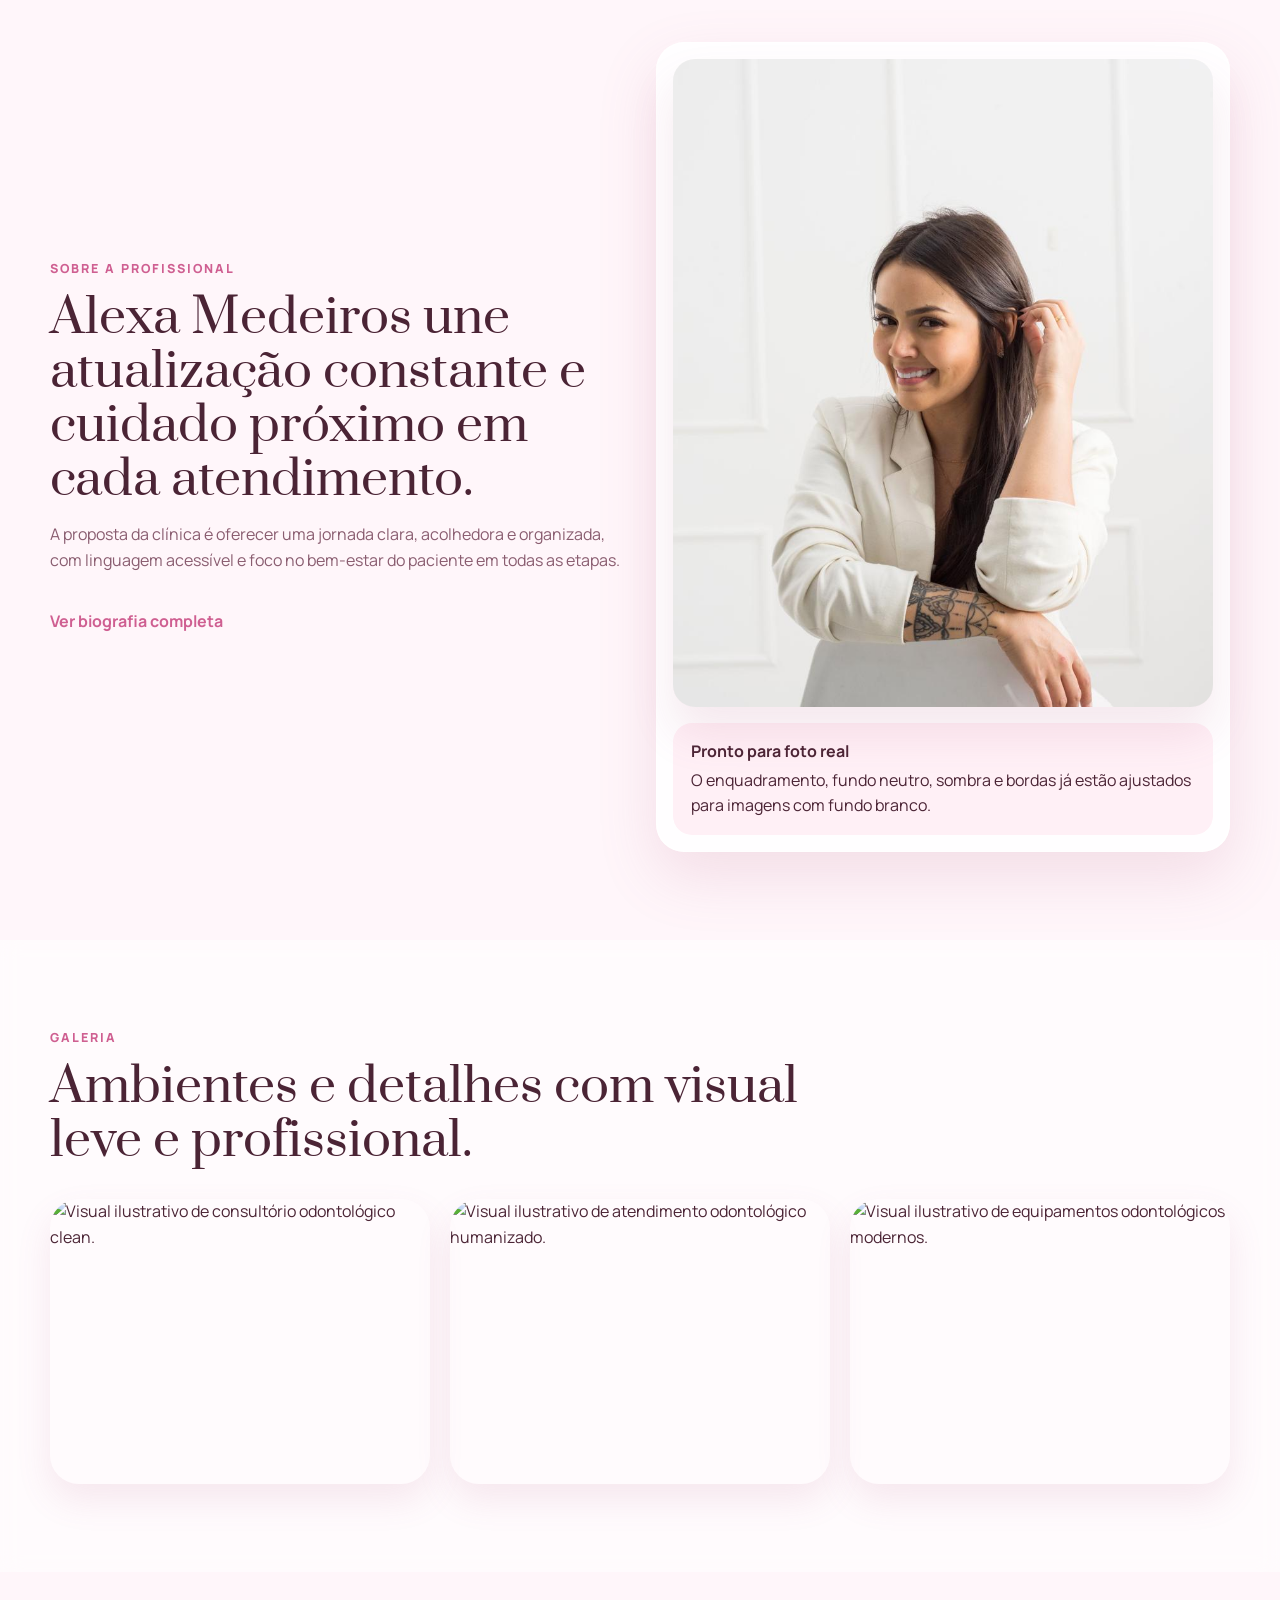
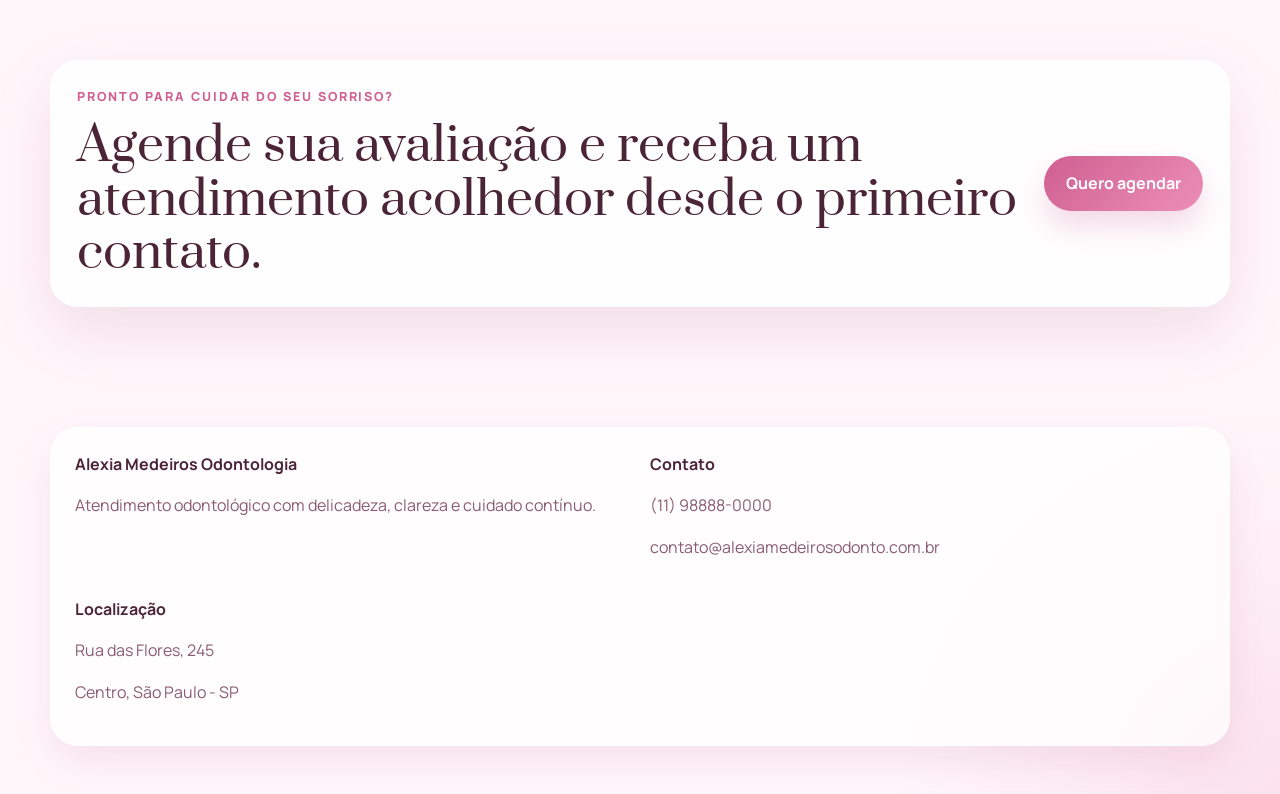
==== commit 69650d25: "Update index.html" ====
--- a/index.html
+++ b/index.html
@@ -16,8 +16,8 @@
       <a class="brand" href="index.html" aria-label="Alexa Medeiros Odontologia">
         <span class="brand-mark">AM</span>
         <span class="brand-text">
-          <strong>Alexia Medeiros</strong>
-          <span>Odontologia</span>
+          <strong>>Consultório odontológico</strong>
+          <span>Dra. Alexia Medeiros</span>
         </span>
       </a>
       <button class="nav-toggle" type="button" aria-expanded="false" aria-controls="site-nav" aria-label="Abrir menu">
@@ -38,7 +38,7 @@
     <section class="hero section">
       <div class="container hero-grid">
         <div class="hero-copy reveal">
-          <p class="eyebrow">Alexa Medeiros Odontologia</p>
+          <p class="eyebrow">Consultório odontológico Dra. Alexia Medeiros</p>
           <h1>Sorrisos bem cuidados com técnica, leveza e acolhimento.</h1>
           <p class="lead">Atendimento odontológico com foco em prevenção, estética e conforto para que cada consulta seja tranquila do início ao fim.</p>
           <div class="hero-actions">
@@ -136,13 +136,13 @@
   <footer class="site-footer">
     <div class="container footer-grid">
       <div>
-        <strong>Alexa Medeiros Odontologia</strong>
+        <strong>Alexia Medeiros Odontologia</strong>
         <p>Atendimento odontológico com delicadeza, clareza e cuidado contínuo.</p>
       </div>
       <div>
         <strong>Contato</strong>
         <p>(11) 98888-0000</p>
-        <p>contato@alexamedeirosodonto.com.br</p>
+        <p>contato@alexiamedeirosodonto.com.br</p>
       </div>
       <div>
         <strong>Localização</strong>
@@ -151,7 +151,6 @@
       </div>
     </div>
   </footer>
-
 <script src="site-config.js"></script>
 <script src="script.js"></script>
 </body>
